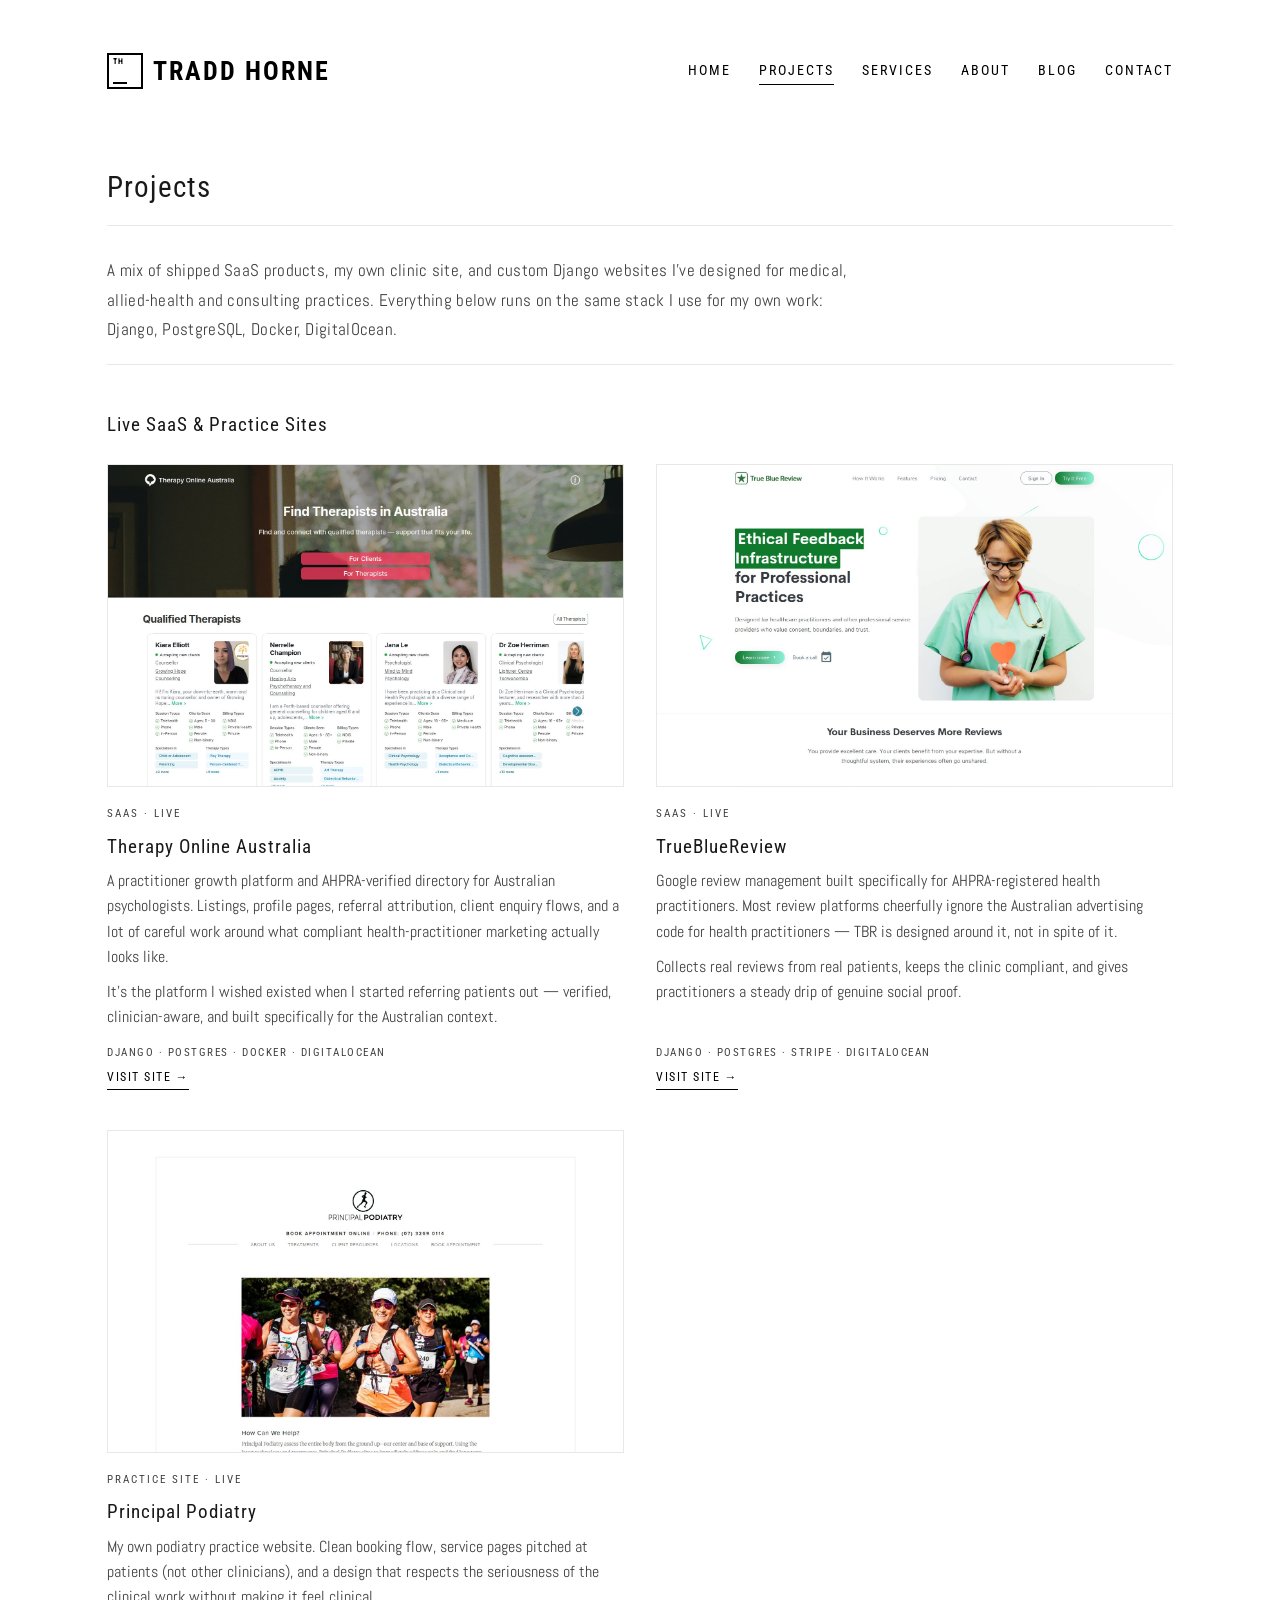
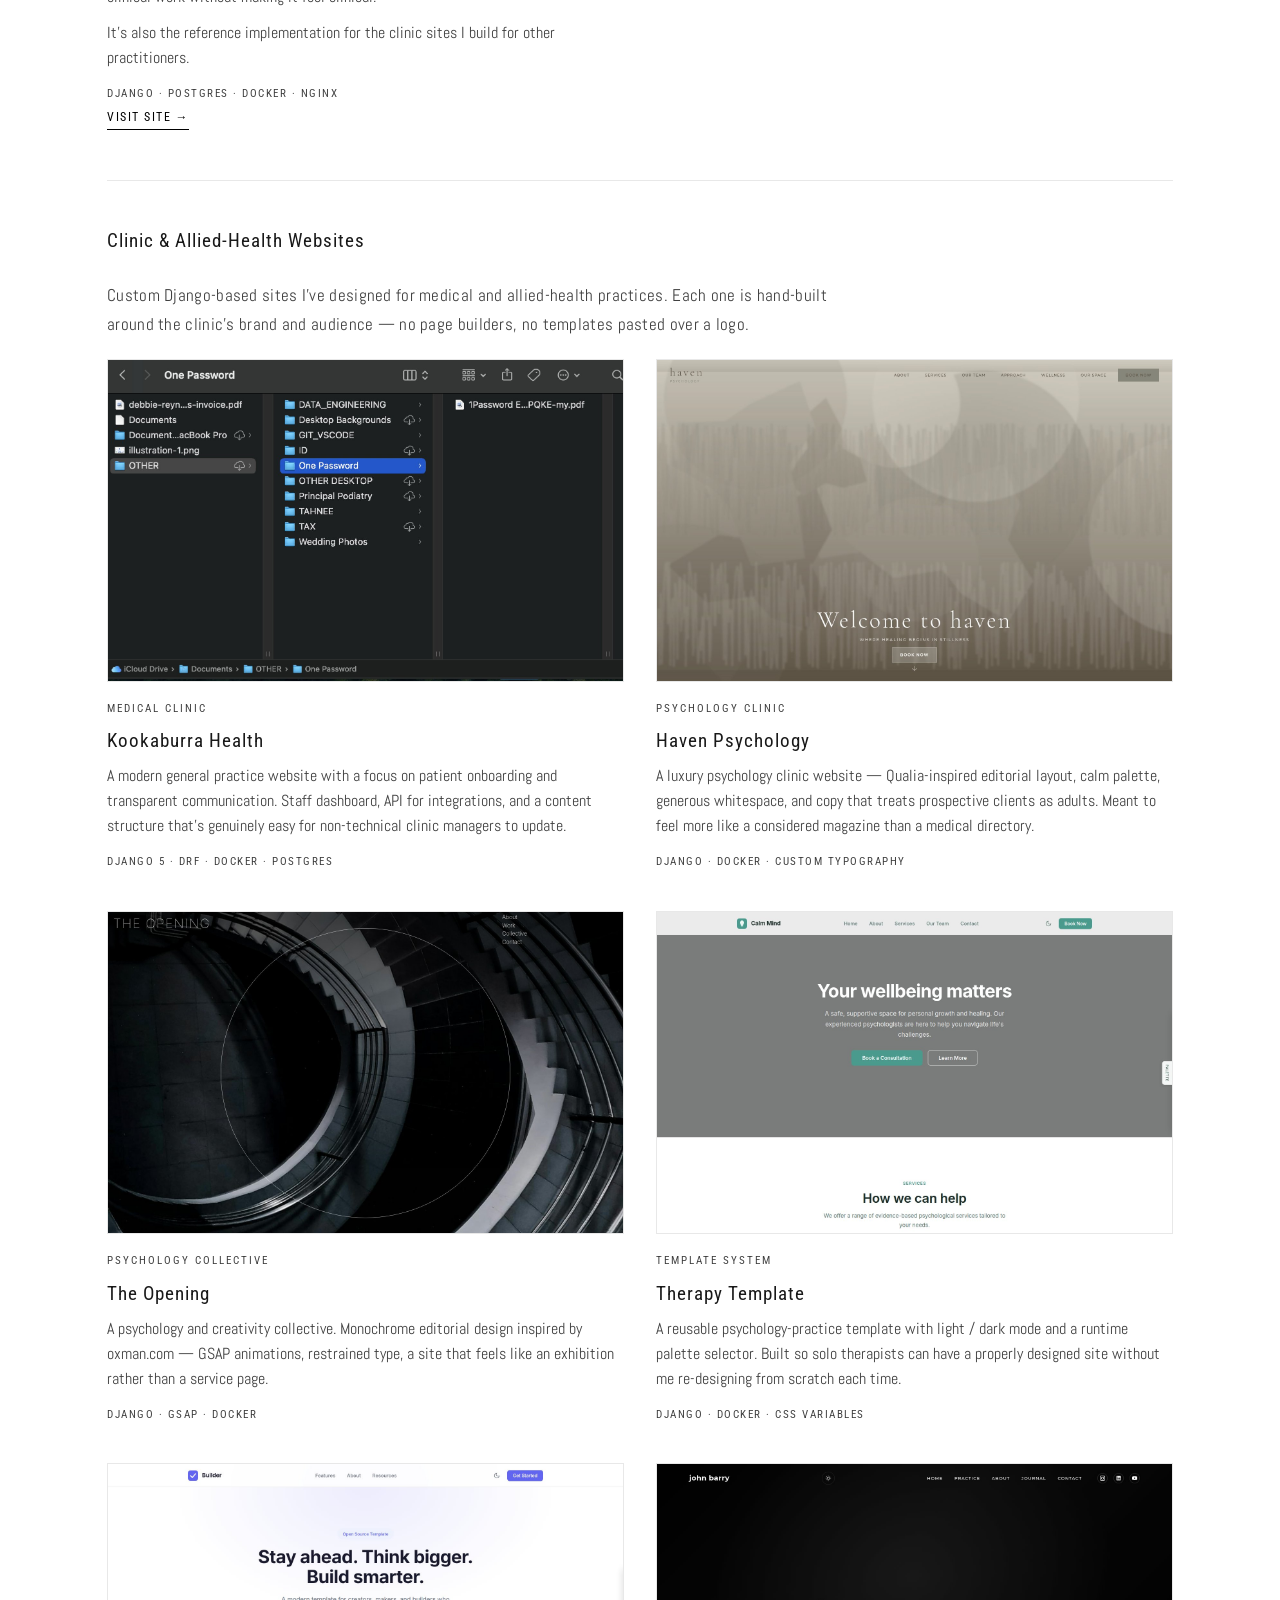
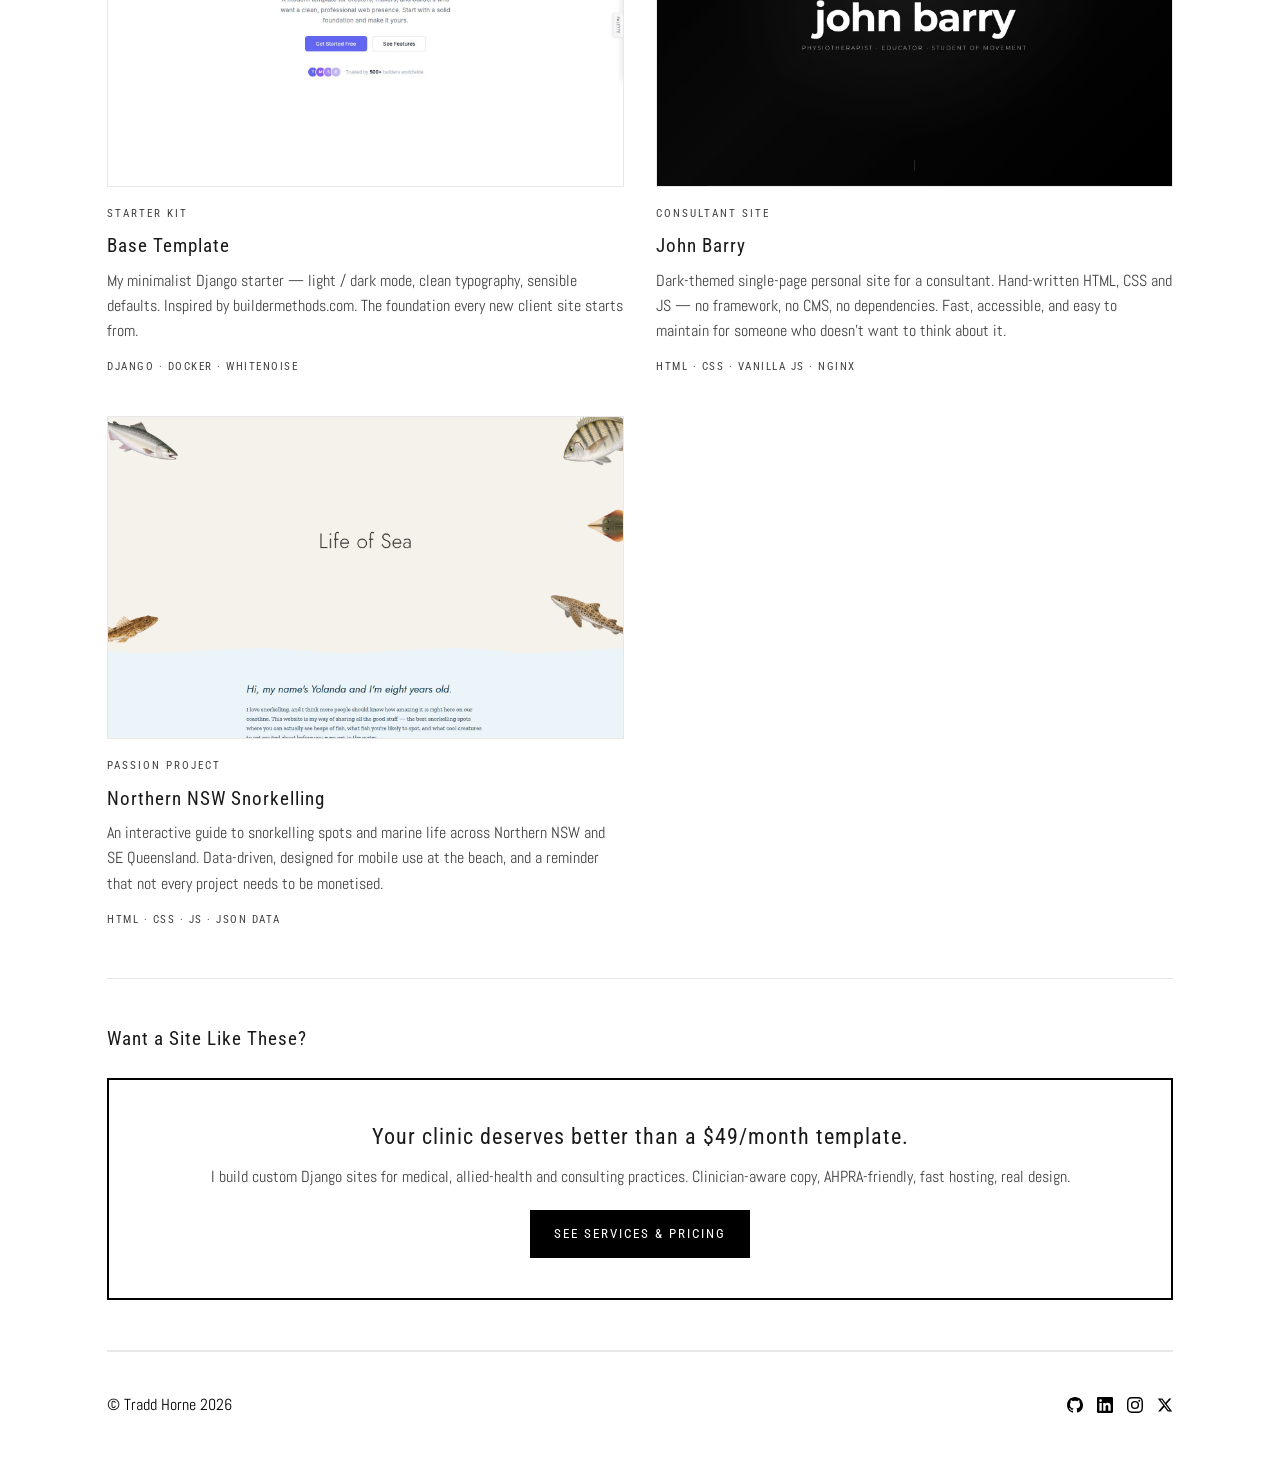
==== projects.html @ 89f40bf1 "Initial commit" ====
<!DOCTYPE html>
<html lang="en">
<head>
    <meta charset="UTF-8">
    <meta name="viewport" content="width=device-width, initial-scale=1.0">
    <meta name="description" content="Projects by Tradd Horne — SaaS products, clinic websites, and medical design systems built in Django.">
    <title>Projects — Tradd Horne</title>
    <link rel="preconnect" href="https://fonts.googleapis.com">
    <link rel="preconnect" href="https://fonts.gstatic.com" crossorigin>
    <link href="https://fonts.googleapis.com/css2?family=Abel&family=Roboto+Condensed:wght@400;700&display=swap" rel="stylesheet">
    <link rel="stylesheet" href="css/style.css">
</head>
<body>
    <nav class="navbar">
        <div class="nav-container">
            <a href="index.html" class="nav-logo">
                <div class="nav-logo-icon"></div>
                <span class="nav-logo-text">Tradd Horne</span>
            </a>
            <button class="hamburger" id="hamburger" aria-label="Toggle menu">Menu</button>
            <div class="nav-links" id="nav-links">
                <a href="index.html" class="nav-link">Home</a>
                <a href="projects.html" class="nav-link active">Projects</a>
                <a href="services.html" class="nav-link">Services</a>
                <a href="about.html" class="nav-link">About</a>
                <a href="blog.html" class="nav-link">Blog</a>
                <a href="mailto:thetraddhorne@gmail.com" class="nav-link">Contact</a>
            </div>
        </div>
    </nav>

    <main class="main-content">
        <div class="page-header">
            <h1>Projects</h1>
        </div>

        <div class="narrative">
            <p>A mix of shipped SaaS products, my own clinic site, and custom Django websites I've designed for medical, allied-health and consulting practices. Everything below runs on the same stack I use for my own work: Django, PostgreSQL, Docker, DigitalOcean.</p>
        </div>

        <section class="section">
            <div class="section-header">
                <h2>Live SaaS &amp; Practice Sites</h2>
            </div>
            <div class="portfolio-grid">
                <div class="portfolio-card">
                    <a href="https://therapyonlineaustralia.com" target="_blank" rel="noopener noreferrer">
                        <div class="portfolio-card-image">
                            <img src="images/portfolio-toa.jpg" alt="Therapy Online Australia homepage screenshot">
                        </div>
                    </a>
                    <div class="portfolio-meta">SaaS &middot; Live</div>
                    <h3>Therapy Online Australia</h3>
                    <p>A practitioner growth platform and AHPRA-verified directory for Australian psychologists. Listings, profile pages, referral attribution, client enquiry flows, and a lot of careful work around what compliant health-practitioner marketing actually looks like.</p>
                    <p>It's the platform I wished existed when I started referring patients out — verified, clinician-aware, and built specifically for the Australian context.</p>
                    <div class="portfolio-stack">Django &middot; Postgres &middot; Docker &middot; DigitalOcean</div>
                    <a href="https://therapyonlineaustralia.com" class="portfolio-link" target="_blank" rel="noopener noreferrer">Visit site &rarr;</a>
                </div>

                <div class="portfolio-card">
                    <a href="https://truebluereview.com" target="_blank" rel="noopener noreferrer">
                        <div class="portfolio-card-image">
                            <img src="images/portfolio-tbr.jpg" alt="TrueBlueReview homepage screenshot">
                        </div>
                    </a>
                    <div class="portfolio-meta">SaaS &middot; Live</div>
                    <h3>TrueBlueReview</h3>
                    <p>Google review management built specifically for AHPRA-registered health practitioners. Most review platforms cheerfully ignore the Australian advertising code for health practitioners — TBR is designed around it, not in spite of it.</p>
                    <p>Collects real reviews from real patients, keeps the clinic compliant, and gives practitioners a steady drip of genuine social proof.</p>
                    <div class="portfolio-stack">Django &middot; Postgres &middot; Stripe &middot; DigitalOcean</div>
                    <a href="https://truebluereview.com" class="portfolio-link" target="_blank" rel="noopener noreferrer">Visit site &rarr;</a>
                </div>

                <div class="portfolio-card">
                    <a href="https://principalpodiatry.com.au" target="_blank" rel="noopener noreferrer">
                        <div class="portfolio-card-image">
                            <img src="images/portfolio-pp.jpg" alt="Principal Podiatry homepage screenshot">
                        </div>
                    </a>
                    <div class="portfolio-meta">Practice site &middot; Live</div>
                    <h3>Principal Podiatry</h3>
                    <p>My own podiatry practice website. Clean booking flow, service pages pitched at patients (not other clinicians), and a design that respects the seriousness of the clinical work without making it feel clinical.</p>
                    <p>It's also the reference implementation for the clinic sites I build for other practitioners.</p>
                    <div class="portfolio-stack">Django &middot; Postgres &middot; Docker &middot; Nginx</div>
                    <a href="https://principalpodiatry.com.au" class="portfolio-link" target="_blank" rel="noopener noreferrer">Visit site &rarr;</a>
                </div>
            </div>
        </section>

        <section class="section">
            <div class="section-header">
                <h2>Clinic &amp; Allied-Health Websites</h2>
            </div>
            <div class="narrative">
                <p>Custom Django-based sites I've designed for medical and allied-health practices. Each one is hand-built around the clinic's brand and audience — no page builders, no templates pasted over a logo.</p>
            </div>
            <div class="portfolio-grid">
                <div class="portfolio-card">
                    <div class="portfolio-card-image">
                        <img src="images/portfolio-kookaburra.jpg" alt="Kookaburra Health screenshot">
                    </div>
                    <div class="portfolio-meta">Medical clinic</div>
                    <h3>Kookaburra Health</h3>
                    <p>A modern general practice website with a focus on patient onboarding and transparent communication. Staff dashboard, API for integrations, and a content structure that's genuinely easy for non-technical clinic managers to update.</p>
                    <div class="portfolio-stack">Django 5 &middot; DRF &middot; Docker &middot; Postgres</div>
                </div>

                <div class="portfolio-card">
                    <div class="portfolio-card-image">
                        <img src="images/portfolio-haven.jpg" alt="Haven Psychology screenshot">
                    </div>
                    <div class="portfolio-meta">Psychology clinic</div>
                    <h3>Haven Psychology</h3>
                    <p>A luxury psychology clinic website — Qualia-inspired editorial layout, calm palette, generous whitespace, and copy that treats prospective clients as adults. Meant to feel more like a considered magazine than a medical directory.</p>
                    <div class="portfolio-stack">Django &middot; Docker &middot; Custom typography</div>
                </div>

                <div class="portfolio-card">
                    <div class="portfolio-card-image">
                        <img src="images/portfolio-the-opening.jpg" alt="The Opening screenshot">
                    </div>
                    <div class="portfolio-meta">Psychology collective</div>
                    <h3>The Opening</h3>
                    <p>A psychology and creativity collective. Monochrome editorial design inspired by oxman.com — GSAP animations, restrained type, a site that feels like an exhibition rather than a service page.</p>
                    <div class="portfolio-stack">Django &middot; GSAP &middot; Docker</div>
                </div>

                <div class="portfolio-card">
                    <div class="portfolio-card-image">
                        <img src="images/portfolio-therapy-template.jpg" alt="Therapy template screenshot">
                    </div>
                    <div class="portfolio-meta">Template system</div>
                    <h3>Therapy Template</h3>
                    <p>A reusable psychology-practice template with light / dark mode and a runtime palette selector. Built so solo therapists can have a properly designed site without me re-designing from scratch each time.</p>
                    <div class="portfolio-stack">Django &middot; Docker &middot; CSS variables</div>
                </div>

                <div class="portfolio-card">
                    <div class="portfolio-card-image">
                        <img src="images/portfolio-base-template.jpg" alt="Base template screenshot">
                    </div>
                    <div class="portfolio-meta">Starter kit</div>
                    <h3>Base Template</h3>
                    <p>My minimalist Django starter — light / dark mode, clean typography, sensible defaults. Inspired by buildermethods.com. The foundation every new client site starts from.</p>
                    <div class="portfolio-stack">Django &middot; Docker &middot; Whitenoise</div>
                </div>

                <div class="portfolio-card">
                    <div class="portfolio-card-image">
                        <img src="images/portfolio-john-barry.jpg" alt="John Barry site screenshot">
                    </div>
                    <div class="portfolio-meta">Consultant site</div>
                    <h3>John Barry</h3>
                    <p>Dark-themed single-page personal site for a consultant. Hand-written HTML, CSS and JS — no framework, no CMS, no dependencies. Fast, accessible, and easy to maintain for someone who doesn't want to think about it.</p>
                    <div class="portfolio-stack">HTML &middot; CSS &middot; Vanilla JS &middot; Nginx</div>
                </div>

                <div class="portfolio-card">
                    <div class="portfolio-card-image">
                        <img src="images/portfolio-snorkelling.jpg" alt="Northern NSW Snorkelling screenshot">
                    </div>
                    <div class="portfolio-meta">Passion project</div>
                    <h3>Northern NSW Snorkelling</h3>
                    <p>An interactive guide to snorkelling spots and marine life across Northern NSW and SE Queensland. Data-driven, designed for mobile use at the beach, and a reminder that not every project needs to be monetised.</p>
                    <div class="portfolio-stack">HTML &middot; CSS &middot; JS &middot; JSON data</div>
                </div>
            </div>
        </section>

        <section class="section">
            <div class="section-header">
                <h2>Want a Site Like These?</h2>
            </div>
            <div class="cta-banner">
                <h3>Your clinic deserves better than a $49/month template.</h3>
                <p>I build custom Django sites for medical, allied-health and consulting practices. Clinician-aware copy, AHPRA-friendly, fast hosting, real design.</p>
                <a href="services.html" class="btn-primary">See services &amp; pricing</a>
            </div>
        </section>
    </main>

    <footer class="footer">
        <div class="footer-inner">
            <p class="footer-credit">&copy; Tradd Horne 2026</p>
            <div class="footer-social">
                <a href="https://github.com/Tradd-Horne" target="_blank" rel="noopener noreferrer" class="social-icon" aria-label="GitHub">
                    <svg viewBox="0 0 24 24" xmlns="http://www.w3.org/2000/svg"><path d="M12 0C5.37 0 0 5.37 0 12c0 5.31 3.435 9.795 8.205 11.385.6.105.825-.255.825-.57 0-.285-.015-1.23-.015-2.235-3.015.555-3.795-.735-4.035-1.41-.135-.345-.72-1.41-1.23-1.695-.42-.225-1.02-.78-.015-.795.945-.015 1.62.87 1.845 1.23 1.08 1.815 2.805 1.305 3.495.99.105-.78.42-1.305.765-1.605-2.67-.3-5.46-1.335-5.46-5.925 0-1.305.465-2.385 1.23-3.225-.12-.3-.54-1.53.12-3.18 0 0 1.005-.315 3.3 1.23.96-.27 1.98-.405 3-.405s2.04.135 3 .405c2.295-1.56 3.3-1.23 3.3-1.23.66 1.65.24 2.88.12 3.18.765.84 1.23 1.905 1.23 3.225 0 4.605-2.805 5.625-5.475 5.925.435.375.81 1.095.81 2.22 0 1.605-.015 2.895-.015 3.3 0 .315.225.69.825.57A12.02 12.02 0 0024 12c0-6.63-5.37-12-12-12z"/></svg>
                </a>
                <a href="https://linkedin.com/in/traddhorne" target="_blank" rel="noopener noreferrer" class="social-icon" aria-label="LinkedIn">
                    <svg viewBox="0 0 24 24" xmlns="http://www.w3.org/2000/svg"><path d="M20.447 20.452h-3.554v-5.569c0-1.328-.027-3.037-1.852-3.037-1.853 0-2.136 1.445-2.136 2.939v5.667H9.351V9h3.414v1.561h.046c.477-.9 1.637-1.85 3.37-1.85 3.601 0 4.267 2.37 4.267 5.455v6.286zM5.337 7.433a2.062 2.062 0 01-2.063-2.065 2.064 2.064 0 112.063 2.065zm1.782 13.019H3.555V9h3.564v11.452zM22.225 0H1.771C.792 0 0 .774 0 1.729v20.542C0 23.227.792 24 1.771 24h20.451C23.2 24 24 23.227 24 22.271V1.729C24 .774 23.2 0 22.222 0h.003z"/></svg>
                </a>
                <a href="https://www.instagram.com/traddhorne" target="_blank" rel="noopener noreferrer" class="social-icon" aria-label="Instagram">
                    <svg viewBox="0 0 24 24" xmlns="http://www.w3.org/2000/svg"><path d="M12 2.163c3.204 0 3.584.012 4.85.07 3.252.148 4.771 1.691 4.919 4.919.058 1.265.069 1.645.069 4.849 0 3.205-.012 3.584-.069 4.849-.149 3.225-1.664 4.771-4.919 4.919-1.266.058-1.644.07-4.85.07-3.204 0-3.584-.012-4.849-.07-3.26-.149-4.771-1.699-4.919-4.92-.058-1.265-.07-1.644-.07-4.849 0-3.204.013-3.583.07-4.849.149-3.227 1.664-4.771 4.919-4.919 1.266-.057 1.645-.069 4.849-.069zM12 0C8.741 0 8.333.014 7.053.072 2.695.272.273 2.69.073 7.052.014 8.333 0 8.741 0 12c0 3.259.014 3.668.072 4.948.2 4.358 2.618 6.78 6.98 6.98C8.333 23.986 8.741 24 12 24c3.259 0 3.668-.014 4.948-.072 4.354-.2 6.782-2.618 6.979-6.98.059-1.28.073-1.689.073-4.948 0-3.259-.014-3.667-.072-4.947-.196-4.354-2.617-6.78-6.979-6.98C15.668.014 15.259 0 12 0zm0 5.838a6.162 6.162 0 100 12.324 6.162 6.162 0 000-12.324zM12 16a4 4 0 110-8 4 4 0 010 8zm6.406-11.845a1.44 1.44 0 100 2.881 1.44 1.44 0 000-2.881z"/></svg>
                </a>
                <a href="https://x.com/traddhorne" target="_blank" rel="noopener noreferrer" class="social-icon" aria-label="X / Twitter">
                    <svg viewBox="0 0 24 24" xmlns="http://www.w3.org/2000/svg"><path d="M18.244 2.25h3.308l-7.227 8.26 8.502 11.24H16.17l-5.214-6.817L4.99 21.75H1.68l7.73-8.835L1.254 2.25H8.08l4.713 6.231zm-1.161 17.52h1.833L7.084 4.126H5.117z"/></svg>
                </a>
            </div>
        </div>
    </footer>

    <script>
        const hamburger = document.getElementById('hamburger');
        const navLinks = document.getElementById('nav-links');
        if (hamburger && navLinks) {
            hamburger.addEventListener('click', () => navLinks.classList.toggle('open'));
            document.addEventListener('click', (e) => {
                if (!hamburger.contains(e.target) && !navLinks.contains(e.target)) navLinks.classList.remove('open');
            });
        }
    </script>
</body>
</html>
---- css/style.css ----
/* ==========================================================================
   Jon Imperial-inspired Design System
   Fonts: Abel (body), Roboto Condensed (headings/nav)
   Colors: White bg, black text, minimal palette
   Layout: 1100px max-width, generous whitespace
   ========================================================================== */

/* ==========================================================================
   CSS Variables
   ========================================================================== */

:root {
    --bg: #ffffff;
    --text: #000000;
    --text-heading: rgba(0, 0, 0, 0.9);
    --text-sub: rgba(0, 0, 0, 0.75);
    --text-nav: #000000;
    --divider: #e8e8e8;
    --max-width: 1100px;
    --font-body: "Abel", sans-serif;
    --font-heading: "Roboto Condensed", sans-serif;
    --transition: 0.3s ease;
}

/* ==========================================================================
   Reset & Base
   ========================================================================== */

*,
*::before,
*::after {
    box-sizing: border-box;
    margin: 0;
    padding: 0;
}

html {
    font-size: 16px;
    scroll-behavior: smooth;
    -webkit-text-size-adjust: 100%;
}

body {
    font-family: var(--font-body);
    background-color: var(--bg);
    color: var(--text);
    font-size: 16px;
    line-height: 1.6;
    min-height: 100vh;
    display: flex;
    flex-direction: column;
    -webkit-font-smoothing: antialiased;
    -moz-osx-font-smoothing: grayscale;
}

h1, h2, h3, h4, h5, h6 {
    font-family: var(--font-heading);
    font-weight: 400;
    color: var(--text-heading);
}

h1 {
    font-size: 1.8rem;
    letter-spacing: 1px;
    line-height: 1.3;
    margin-bottom: 0.3em;
}

h2 {
    font-size: 1.2rem;
    letter-spacing: 1px;
    line-height: 1;
}

h3 {
    font-family: var(--font-body);
    font-size: 1.1rem;
    letter-spacing: 1px;
    color: var(--text-sub);
    line-height: 1.5;
}

p {
    margin-bottom: 1rem;
}

a {
    color: inherit;
    text-decoration: none;
    transition: opacity var(--transition);
}

a:hover {
    opacity: 0.6;
}

ul {
    list-style: none;
}

img {
    max-width: 100%;
    height: auto;
    display: block;
}

/* ==========================================================================
   Header / Navbar
   ========================================================================== */

.navbar {
    width: 100%;
    max-width: var(--max-width);
    margin: 0 auto;
    padding: 0 17px;
    position: relative;
}

.nav-container {
    display: flex;
    align-items: center;
    justify-content: space-between;
    padding: 50px 0 0;
}

.nav-logo {
    display: flex;
    align-items: center;
    gap: 10px;
    text-decoration: none;
    color: var(--text);
}

.nav-logo-icon {
    width: 36px;
    height: 36px;
    border: 2.5px solid #000;
    display: flex;
    align-items: center;
    justify-content: center;
    font-family: var(--font-heading);
    font-size: 9px;
    font-weight: 700;
    letter-spacing: 0.5px;
    line-height: 1;
    position: relative;
}

.nav-logo-icon::before {
    content: 'TH';
    position: absolute;
    top: 3px;
    left: 4px;
    font-size: 8px;
    letter-spacing: 1px;
}

.nav-logo-icon::after {
    content: '';
    position: absolute;
    bottom: 3px;
    left: 4px;
    width: 14px;
    height: 2.5px;
    background: #000;
}

.nav-logo-text {
    font-family: var(--font-heading);
    font-size: 1.65rem;
    font-weight: 700;
    letter-spacing: 2px;
    color: #000;
    text-transform: uppercase;
}

.nav-links {
    display: flex;
    align-items: center;
    gap: 28px;
}

.nav-link {
    font-family: var(--font-heading);
    font-size: 14px;
    font-weight: 400;
    text-transform: uppercase;
    letter-spacing: 2px;
    color: var(--text-nav);
    text-decoration: none;
    transition: opacity var(--transition);
    padding: 2px 0;
    border-bottom: 1px solid transparent;
}

.nav-link:hover {
    opacity: 0.6;
}

.nav-link.active {
    border-bottom-color: #000;
}

/* Mobile menu button */
.hamburger {
    display: none;
    background: none;
    border: none;
    cursor: pointer;
    font-family: var(--font-body);
    font-size: 16px;
    color: var(--text);
    text-transform: uppercase;
    letter-spacing: 1px;
}

/* ==========================================================================
   Main Content
   ========================================================================== */

.main-content {
    flex: 1;
    width: 100%;
    max-width: var(--max-width);
    margin: 0 auto;
    padding: 77px 17px 0;
}

/* ==========================================================================
   Hero Section
   ========================================================================== */

.hero {
    display: grid;
    grid-template-columns: 1fr 1fr;
    gap: 40px;
    align-items: start;
    padding: 0 0 40px;
}

.hero-text {
    padding-top: 20px;
}

.hero-text h1 {
    font-family: var(--font-heading);
    font-size: 1.8rem;
    font-weight: 400;
    letter-spacing: 1px;
    line-height: 1.3;
    color: var(--text-heading);
    margin-bottom: 8.64px;
}

.hero-subtitle {
    font-family: var(--font-body);
    font-size: 1.1rem;
    font-weight: 400;
    letter-spacing: 1px;
    color: var(--text-sub);
    line-height: 1.5;
    margin-top: 17.6px;
    margin-bottom: 24px;
}

.hero-image {
    width: 100%;
    overflow: hidden;
}

.hero-image img {
    width: 100%;
    height: auto;
    object-fit: cover;
    display: block;
}

/* Social Icons in Hero */
.social-icons {
    display: flex;
    align-items: center;
    gap: 14px;
    margin-top: 4px;
}

.social-icon {
    display: flex;
    align-items: center;
    justify-content: center;
    width: 20px;
    height: 20px;
    color: #000;
    transition: opacity var(--transition);
}

.social-icon:hover {
    opacity: 0.5;
}

.social-icon svg {
    width: 18px;
    height: 18px;
    fill: currentColor;
}

/* ==========================================================================
   Content Sections
   ========================================================================== */

.section {
    padding: 50px 0;
    border-top: 1px solid var(--divider);
}

.section-header {
    margin-bottom: 30px;
}

.section-header h2 {
    font-family: var(--font-heading);
    font-size: 1.2rem;
    font-weight: 400;
    letter-spacing: 1px;
    color: var(--text-heading);
}

/* ==========================================================================
   Project Cards
   ========================================================================== */

.project-grid {
    display: grid;
    grid-template-columns: repeat(3, 1fr);
    gap: 24px;
}

.project-card {
    display: block;
    text-decoration: none;
    color: inherit;
    transition: opacity var(--transition);
}

.project-card:hover {
    opacity: 0.7;
}

.project-card-image {
    width: 100%;
    aspect-ratio: 4 / 3;
    background: #f5f5f5;
    margin-bottom: 16px;
    overflow: hidden;
}

.project-card-image img {
    width: 100%;
    height: 100%;
    object-fit: cover;
}

.project-card h3 {
    font-family: var(--font-heading);
    font-size: 1rem;
    font-weight: 400;
    letter-spacing: 1px;
    color: var(--text-heading);
    margin-bottom: 6px;
}

.project-card p {
    font-family: var(--font-body);
    font-size: 0.95rem;
    color: var(--text-sub);
    line-height: 1.5;
    margin-bottom: 0;
}

/* ==========================================================================
   Blog List
   ========================================================================== */

.blog-list {
    display: flex;
    flex-direction: column;
    gap: 20px;
}

.blog-item {
    display: flex;
    align-items: baseline;
    gap: 20px;
}

.blog-date {
    font-family: var(--font-heading);
    font-size: 0.85rem;
    letter-spacing: 1px;
    color: var(--text-sub);
    min-width: 80px;
    text-transform: uppercase;
}

.blog-title {
    font-family: var(--font-heading);
    font-size: 1rem;
    letter-spacing: 1px;
    color: var(--text-heading);
    text-decoration: none;
    transition: opacity var(--transition);
}

.blog-title:hover {
    opacity: 0.6;
}

/* ==========================================================================
   About Page
   ========================================================================== */

.about-details {
    margin-top: 0;
}

.about-details p,
.about-details li {
    font-family: var(--font-body);
    font-size: 1rem;
    color: var(--text-sub);
    line-height: 1.7;
    letter-spacing: 0.5px;
}

.about-details ul {
    padding-left: 0;
}

.about-details li {
    margin-bottom: 8px;
    padding-left: 16px;
    position: relative;
}

.about-details li::before {
    content: '';
    position: absolute;
    left: 0;
    top: 10px;
    width: 4px;
    height: 4px;
    background: var(--text-sub);
    border-radius: 50%;
}

/* ==========================================================================
   Contact
   ========================================================================== */

.contact-info {
    font-family: var(--font-body);
    font-size: 1.1rem;
    color: var(--text-sub);
    letter-spacing: 1px;
}

.contact-info a {
    color: var(--text);
    border-bottom: 1px solid var(--divider);
    transition: border-color var(--transition);
}

.contact-info a:hover {
    border-color: var(--text);
    opacity: 1;
}

/* ==========================================================================
   Empty State
   ========================================================================== */

.empty-state {
    padding: 60px 20px;
    text-align: center;
}

.empty-state p {
    font-family: var(--font-body);
    color: var(--text-sub);
    font-size: 1rem;
    letter-spacing: 1px;
    margin-bottom: 0;
}

/* ==========================================================================
   Page Headers
   ========================================================================== */

.page-header {
    padding: 0 0 10px;
    margin-bottom: 30px;
    border-bottom: 1px solid var(--divider);
}

.page-header h1 {
    font-family: var(--font-heading);
    font-size: 1.8rem;
    font-weight: 400;
    letter-spacing: 1px;
    color: var(--text-heading);
}

/* ==========================================================================
   Footer
   ========================================================================== */

.footer {
    width: 100%;
    max-width: var(--max-width);
    margin: 0 auto;
    padding: 0 17px;
    margin-top: auto;
}

.footer-inner {
    display: flex;
    align-items: center;
    justify-content: space-between;
    padding: 40px 0;
    border-top: 2px solid var(--divider);
}

.footer-credit {
    font-family: var(--font-body);
    font-size: 1rem;
    color: var(--text);
    margin-bottom: 0;
}

.footer-social {
    display: flex;
    align-items: center;
    gap: 14px;
}

.footer-social .social-icon {
    width: 16px;
    height: 16px;
}

.footer-social .social-icon svg {
    width: 16px;
    height: 16px;
}

/* ==========================================================================
   Mobile Responsive
   ========================================================================== */

@media (max-width: 900px) {
    .hamburger {
        display: block;
    }

    .nav-links {
        display: none;
        position: absolute;
        top: 100%;
        right: 0;
        background: #fff;
        flex-direction: column;
        padding: 20px 30px;
        gap: 16px;
        z-index: 100;
        border: 1px solid var(--divider);
    }

    .nav-links.open {
        display: flex;
    }

    .hero {
        grid-template-columns: 1fr;
        gap: 30px;
    }

    .hero-text {
        order: 1;
        padding-top: 0;
    }

    .hero-image {
        order: 2;
    }

    .project-grid {
        grid-template-columns: 1fr 1fr;
    }
}

@media (max-width: 600px) {
    .nav-container {
        padding-top: 30px;
    }

    .nav-logo-text {
        font-size: 1.3rem;
    }

    .main-content {
        padding-top: 50px;
    }

    h1 {
        font-size: 1.5rem;
    }

    .hero {
        gap: 20px;
    }

    .project-grid {
        grid-template-columns: 1fr;
    }

    .footer-inner {
        flex-direction: column;
        gap: 20px;
        text-align: center;
    }
}

/* ==========================================================================
   Buttons / CTAs
   ========================================================================== */

.hero-cta {
    display: flex;
    gap: 12px;
    flex-wrap: wrap;
    margin-top: 12px;
    margin-bottom: 20px;
}

.btn-primary,
.btn-secondary {
    display: inline-block;
    font-family: var(--font-heading);
    font-size: 13px;
    letter-spacing: 2px;
    text-transform: uppercase;
    padding: 12px 22px;
    text-decoration: none;
    transition: all var(--transition);
    cursor: pointer;
    border: 2px solid #000;
}

.btn-primary {
    background: #000;
    color: #fff;
}

.btn-primary:hover {
    background: #fff;
    color: #000;
    opacity: 1;
}

.btn-secondary {
    background: #fff;
    color: #000;
}

.btn-secondary:hover {
    background: #000;
    color: #fff;
    opacity: 1;
}

.section-more {
    margin-top: 24px;
    font-family: var(--font-heading);
    font-size: 14px;
    letter-spacing: 1px;
}

.section-more a,
.inline-link {
    color: var(--text);
    border-bottom: 1px solid var(--text);
    padding-bottom: 2px;
}

.section-more a:hover,
.inline-link:hover {
    opacity: 0.6;
}

/* ==========================================================================
   Narrative / Long-form Text
   ========================================================================== */

.narrative {
    max-width: 760px;
}

.narrative p {
    font-family: var(--font-body);
    font-size: 1.05rem;
    color: var(--text-sub);
    line-height: 1.75;
    letter-spacing: 0.3px;
    margin-bottom: 1.2rem;
}

.narrative h3 {
    font-family: var(--font-heading);
    font-size: 1rem;
    color: var(--text-heading);
    letter-spacing: 2px;
    text-transform: uppercase;
    margin-top: 2rem;
    margin-bottom: 0.8rem;
}

/* ==========================================================================
   Portfolio (Projects Page) Cards
   ========================================================================== */

.portfolio-grid {
    display: grid;
    grid-template-columns: repeat(2, 1fr);
    gap: 40px 32px;
}

.portfolio-card {
    display: flex;
    flex-direction: column;
    text-decoration: none;
    color: inherit;
    transition: opacity var(--transition);
}

.portfolio-card:hover {
    opacity: 0.85;
}

.portfolio-card-image {
    width: 100%;
    aspect-ratio: 16 / 10;
    background: #f5f5f5;
    overflow: hidden;
    margin-bottom: 18px;
    border: 1px solid var(--divider);
}

.portfolio-card-image img {
    width: 100%;
    height: 100%;
    object-fit: cover;
    object-position: top;
}

.portfolio-card h3 {
    font-family: var(--font-heading);
    font-size: 1.2rem;
    font-weight: 400;
    letter-spacing: 1px;
    color: var(--text-heading);
    margin-bottom: 8px;
    text-transform: none;
}

.portfolio-card .portfolio-meta {
    font-family: var(--font-heading);
    font-size: 11px;
    letter-spacing: 2px;
    color: var(--text-sub);
    text-transform: uppercase;
    margin-bottom: 10px;
}

.portfolio-card p {
    font-family: var(--font-body);
    font-size: 0.98rem;
    color: var(--text-sub);
    line-height: 1.6;
    margin-bottom: 10px;
}

.portfolio-card .portfolio-stack {
    font-family: var(--font-heading);
    font-size: 11px;
    letter-spacing: 1.5px;
    color: var(--text-sub);
    text-transform: uppercase;
    margin-top: auto;
    padding-top: 4px;
}

.portfolio-card .portfolio-link {
    font-family: var(--font-heading);
    font-size: 12px;
    letter-spacing: 1.5px;
    text-transform: uppercase;
    color: var(--text);
    border-bottom: 1px solid var(--text);
    padding-bottom: 2px;
    display: inline-block;
    margin-top: 6px;
    align-self: flex-start;
}

/* ==========================================================================
   Services Page
   ========================================================================== */

.services-grid {
    display: grid;
    grid-template-columns: repeat(3, 1fr);
    gap: 30px;
    margin-top: 10px;
}

.service-card {
    border: 1px solid var(--divider);
    padding: 28px 24px;
    display: flex;
    flex-direction: column;
}

.service-card h3 {
    font-family: var(--font-heading);
    font-size: 1.1rem;
    letter-spacing: 1px;
    color: var(--text-heading);
    margin-bottom: 14px;
    text-transform: none;
}

.service-card .price {
    font-family: var(--font-heading);
    font-size: 1rem;
    letter-spacing: 1px;
    color: var(--text);
    margin-bottom: 16px;
    padding-bottom: 16px;
    border-bottom: 1px solid var(--divider);
}

.service-card ul {
    padding-left: 0;
}

.service-card li {
    font-family: var(--font-body);
    font-size: 0.95rem;
    color: var(--text-sub);
    line-height: 1.6;
    padding-left: 18px;
    position: relative;
    margin-bottom: 8px;
}

.service-card li::before {
    content: '+';
    position: absolute;
    left: 0;
    top: 0;
    font-family: var(--font-heading);
    color: var(--text);
}

.process-list {
    display: grid;
    grid-template-columns: repeat(4, 1fr);
    gap: 24px;
    margin-top: 10px;
}

.process-step {
    border-top: 2px solid #000;
    padding-top: 16px;
}

.process-step .step-num {
    font-family: var(--font-heading);
    font-size: 12px;
    letter-spacing: 2px;
    color: var(--text-sub);
    text-transform: uppercase;
    margin-bottom: 8px;
}

.process-step h3 {
    font-family: var(--font-heading);
    font-size: 1.05rem;
    color: var(--text-heading);
    letter-spacing: 1px;
    margin-bottom: 10px;
    text-transform: none;
}

.process-step p {
    font-family: var(--font-body);
    font-size: 0.95rem;
    color: var(--text-sub);
    line-height: 1.6;
    margin-bottom: 0;
}

.why-me-grid {
    display: grid;
    grid-template-columns: repeat(2, 1fr);
    gap: 30px;
}

.why-card h3 {
    font-family: var(--font-heading);
    font-size: 1rem;
    letter-spacing: 1px;
    color: var(--text-heading);
    margin-bottom: 10px;
    text-transform: uppercase;
}

.why-card p {
    font-family: var(--font-body);
    font-size: 1rem;
    color: var(--text-sub);
    line-height: 1.7;
    margin-bottom: 0;
}

.cta-banner {
    border: 2px solid #000;
    padding: 40px;
    text-align: center;
    margin-top: 20px;
}

.cta-banner h3 {
    font-family: var(--font-heading);
    font-size: 1.4rem;
    color: var(--text-heading);
    letter-spacing: 1px;
    margin-bottom: 10px;
    text-transform: none;
}

.cta-banner p {
    font-family: var(--font-body);
    font-size: 1rem;
    color: var(--text-sub);
    margin-bottom: 20px;
}

/* ==========================================================================
   Responsive tweaks
   ========================================================================== */

@media (max-width: 900px) {
    .portfolio-grid {
        grid-template-columns: 1fr;
        gap: 30px;
    }
    .services-grid {
        grid-template-columns: 1fr;
    }
    .process-list {
        grid-template-columns: 1fr 1fr;
    }
    .why-me-grid {
        grid-template-columns: 1fr;
    }
}

@media (max-width: 600px) {
    .process-list {
        grid-template-columns: 1fr;
    }
    .cta-banner {
        padding: 28px 20px;
    }
}

/* ==========================================================================
   Selection & Focus
   ========================================================================== */

::selection {
    background: #000;
    color: #fff;
}

:focus-visible {
    outline: 2px solid #000;
    outline-offset: 2px;
}
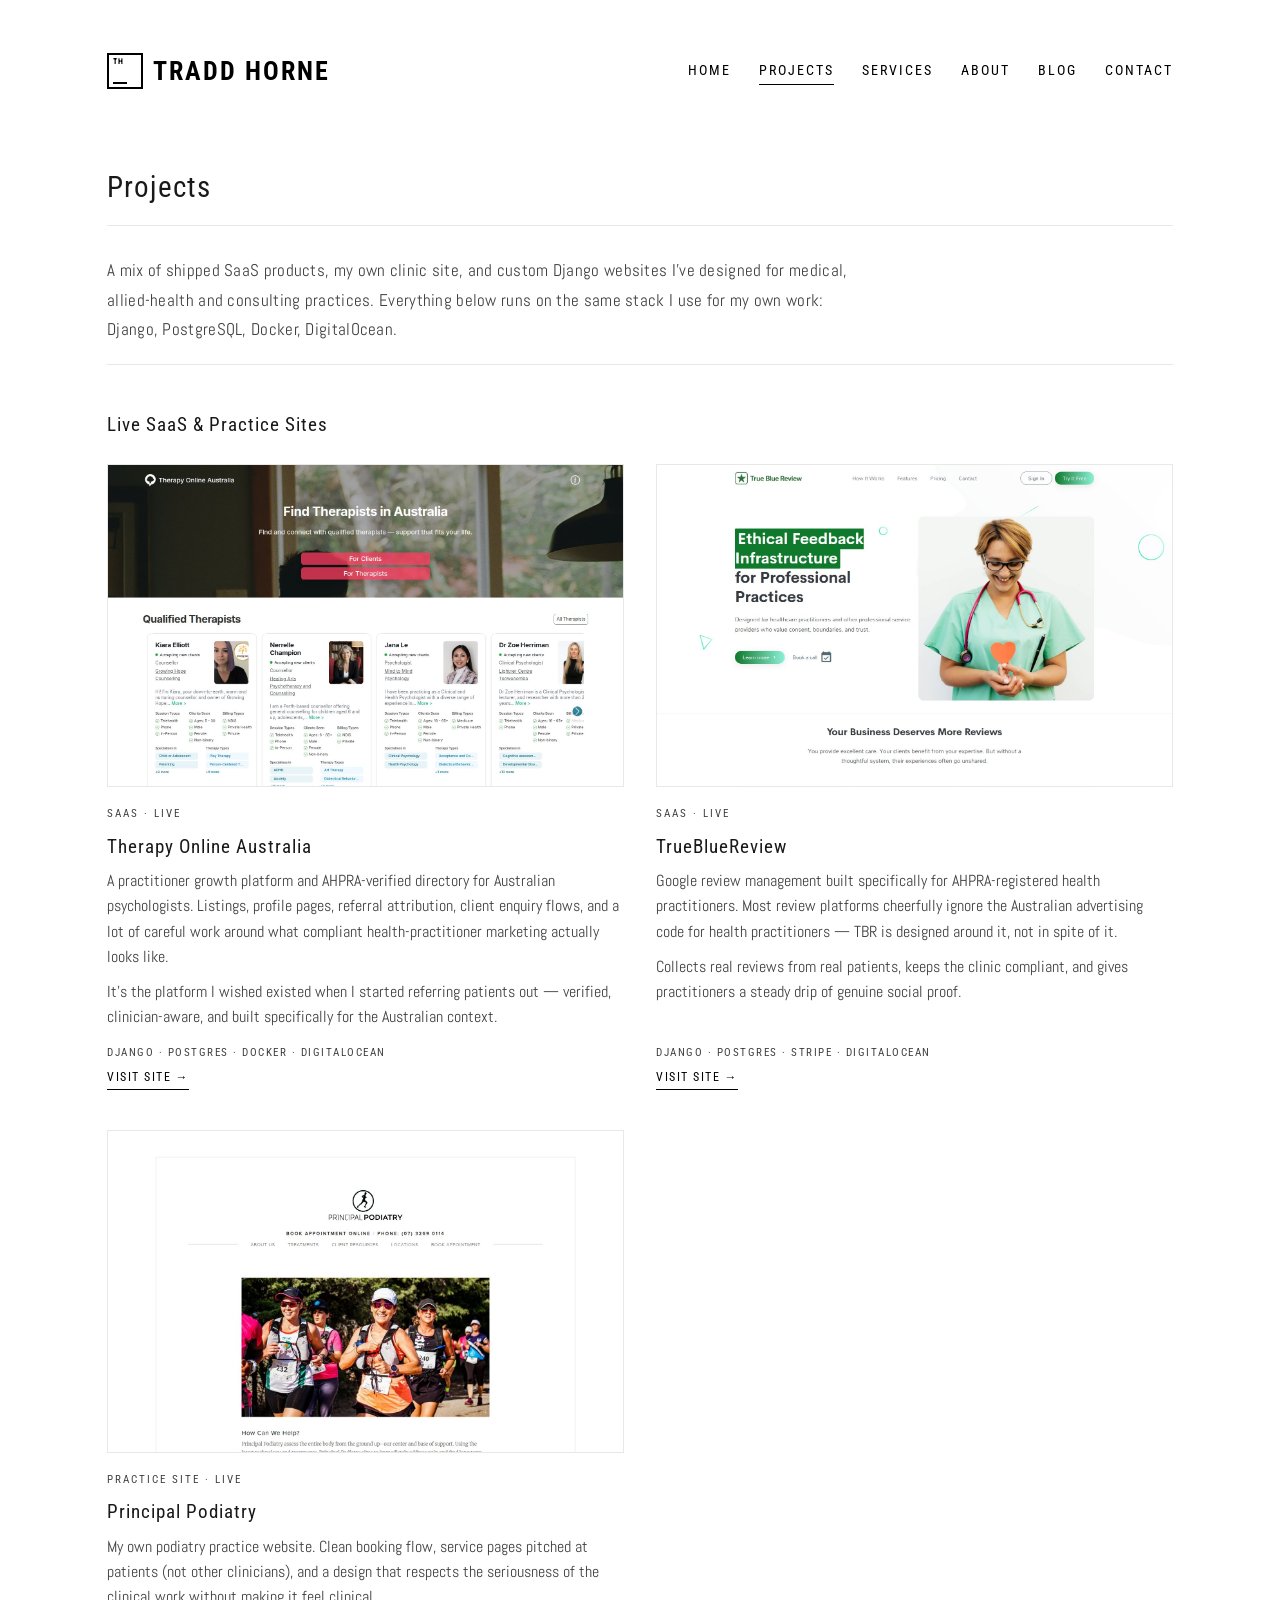
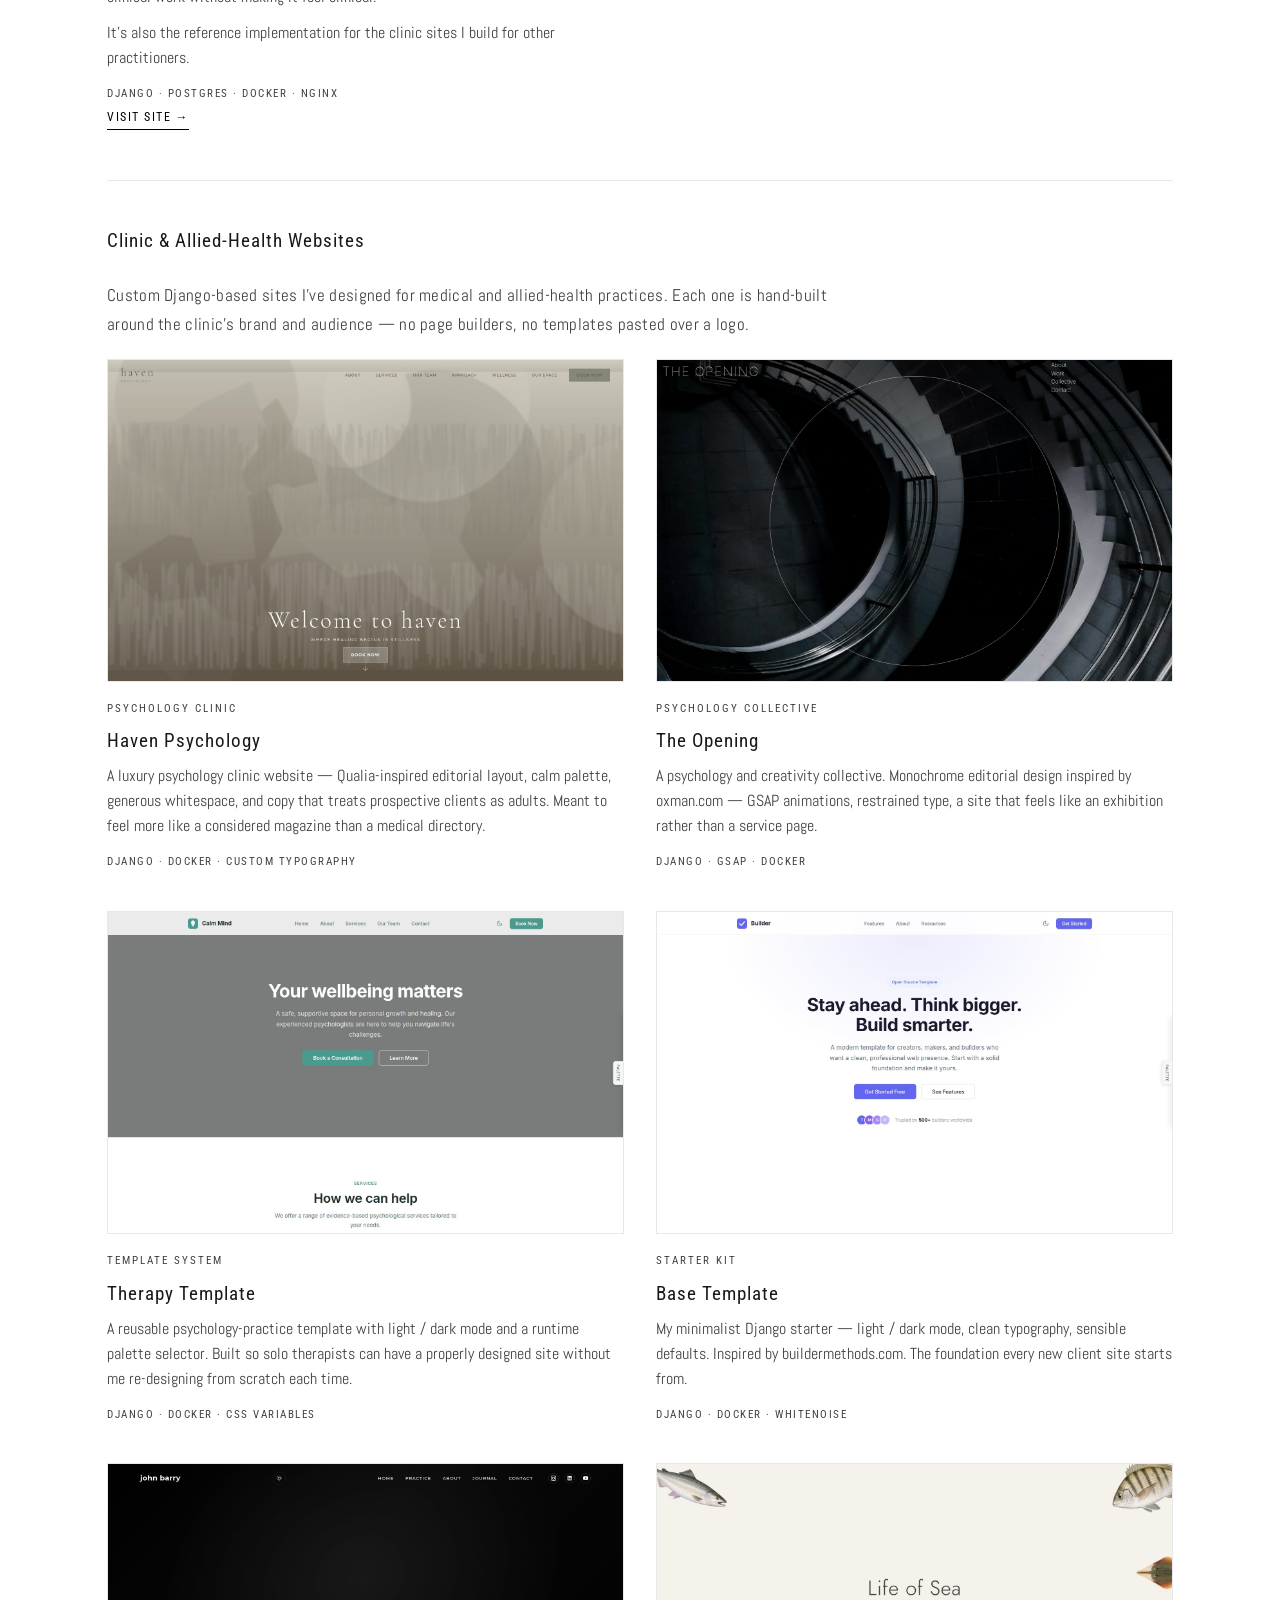
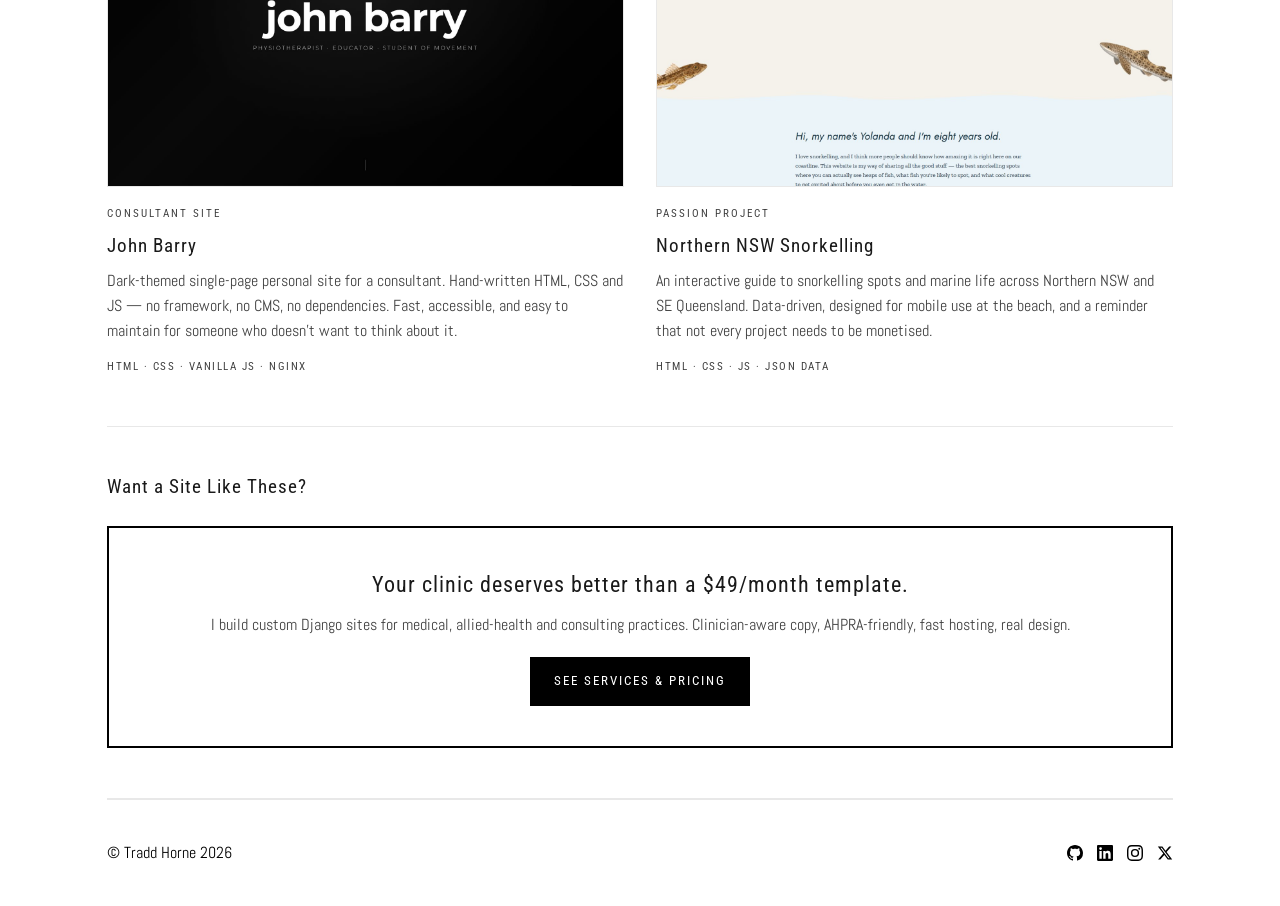
==== commit 14232d7a: "Remove Kookaburra Health portfolio card — only had a Finder screenshot, not a clinic site" ====
--- a/projects.html
+++ b/projects.html
@@ -97,16 +97,6 @@
             <div class="portfolio-grid">
                 <div class="portfolio-card">
                     <div class="portfolio-card-image">
-                        <img src="images/portfolio-kookaburra.jpg" alt="Kookaburra Health screenshot">
-                    </div>
-                    <div class="portfolio-meta">Medical clinic</div>
-                    <h3>Kookaburra Health</h3>
-                    <p>A modern general practice website with a focus on patient onboarding and transparent communication. Staff dashboard, API for integrations, and a content structure that's genuinely easy for non-technical clinic managers to update.</p>
-                    <div class="portfolio-stack">Django 5 &middot; DRF &middot; Docker &middot; Postgres</div>
-                </div>
-
-                <div class="portfolio-card">
-                    <div class="portfolio-card-image">
                         <img src="images/portfolio-haven.jpg" alt="Haven Psychology screenshot">
                     </div>
                     <div class="portfolio-meta">Psychology clinic</div>
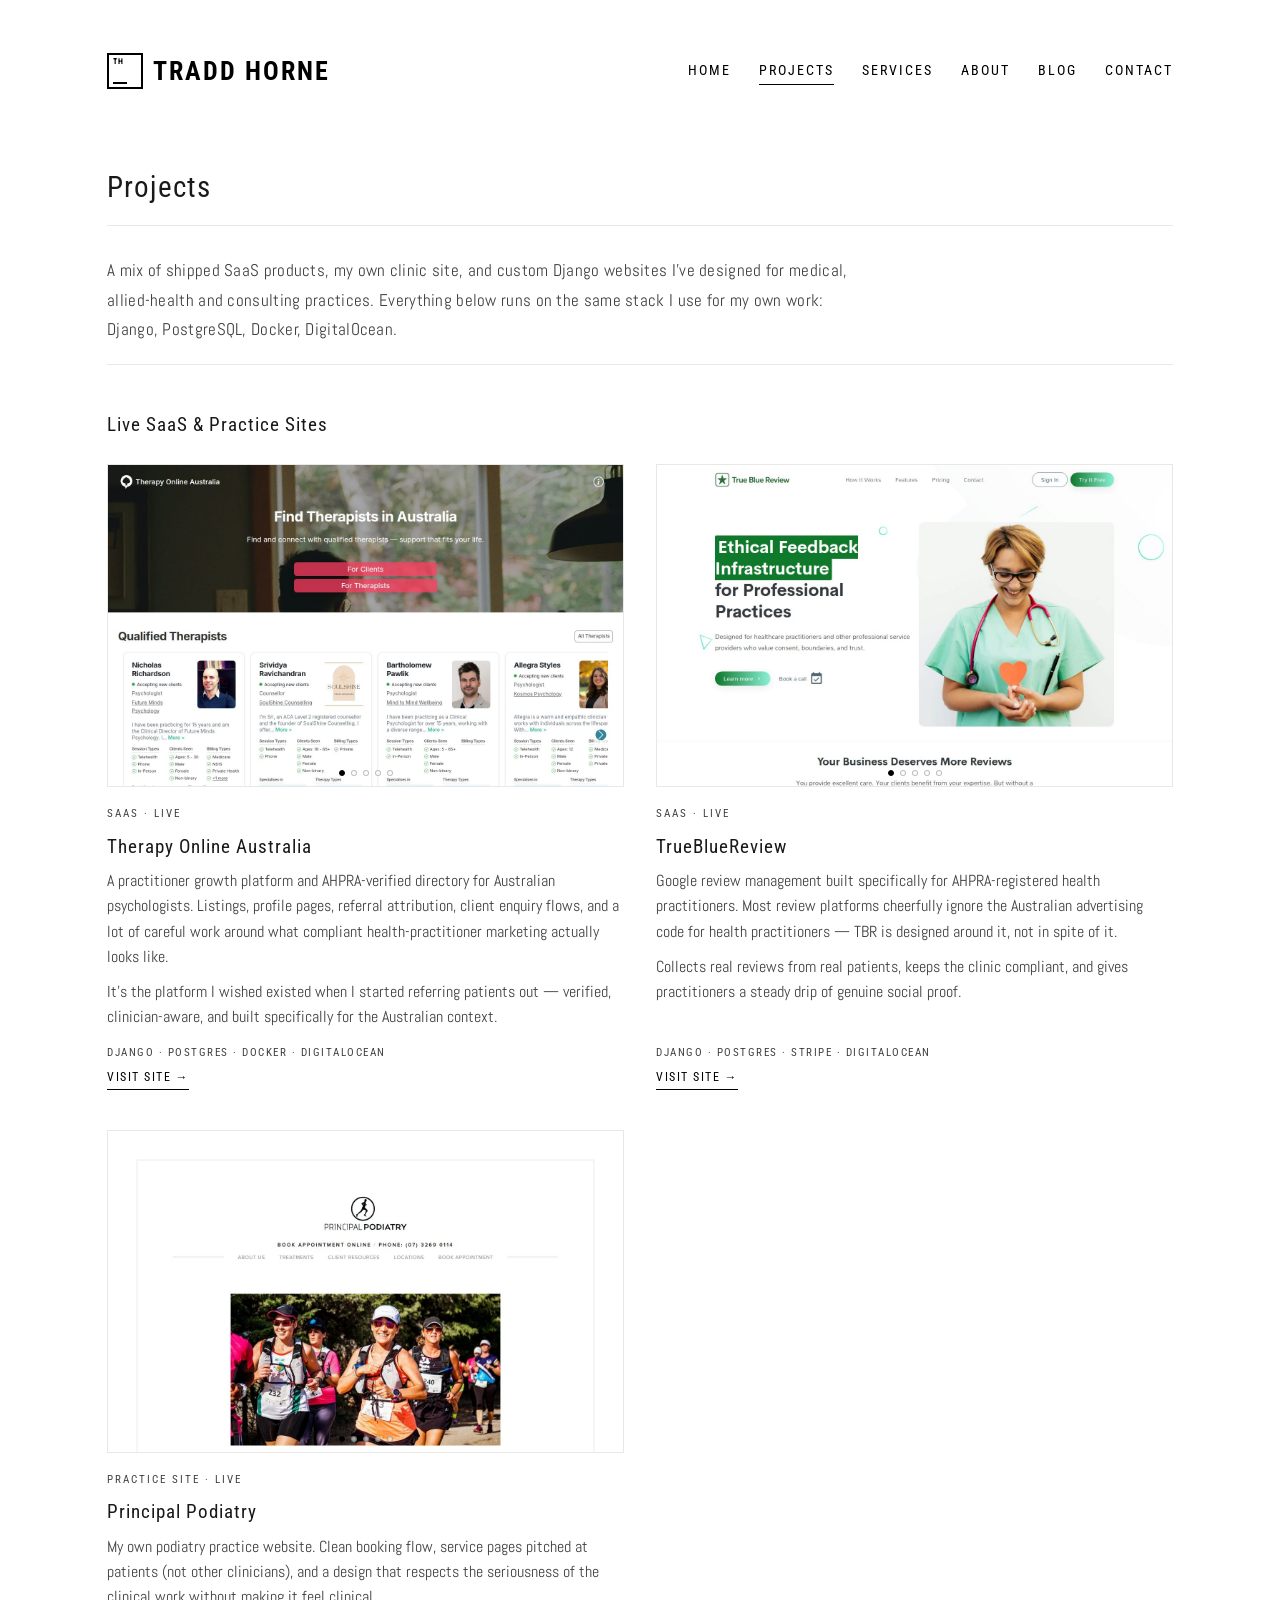
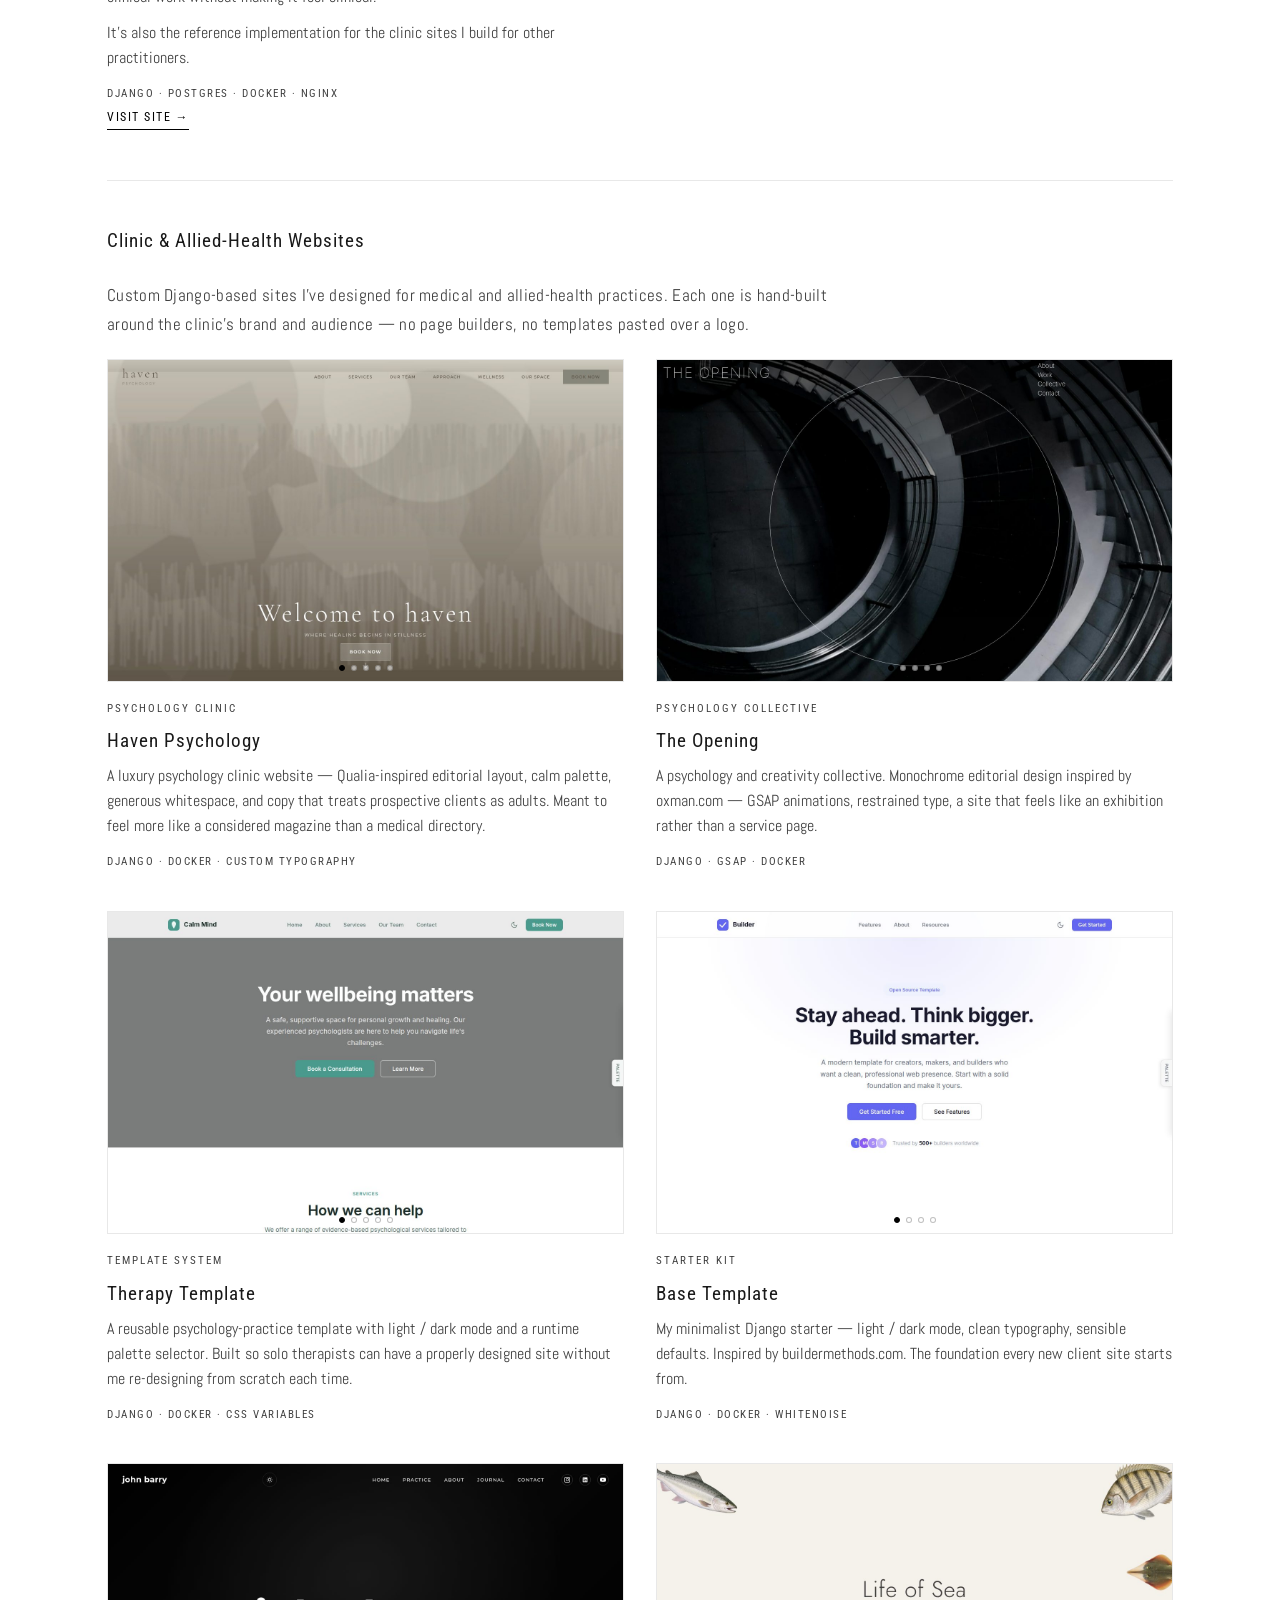
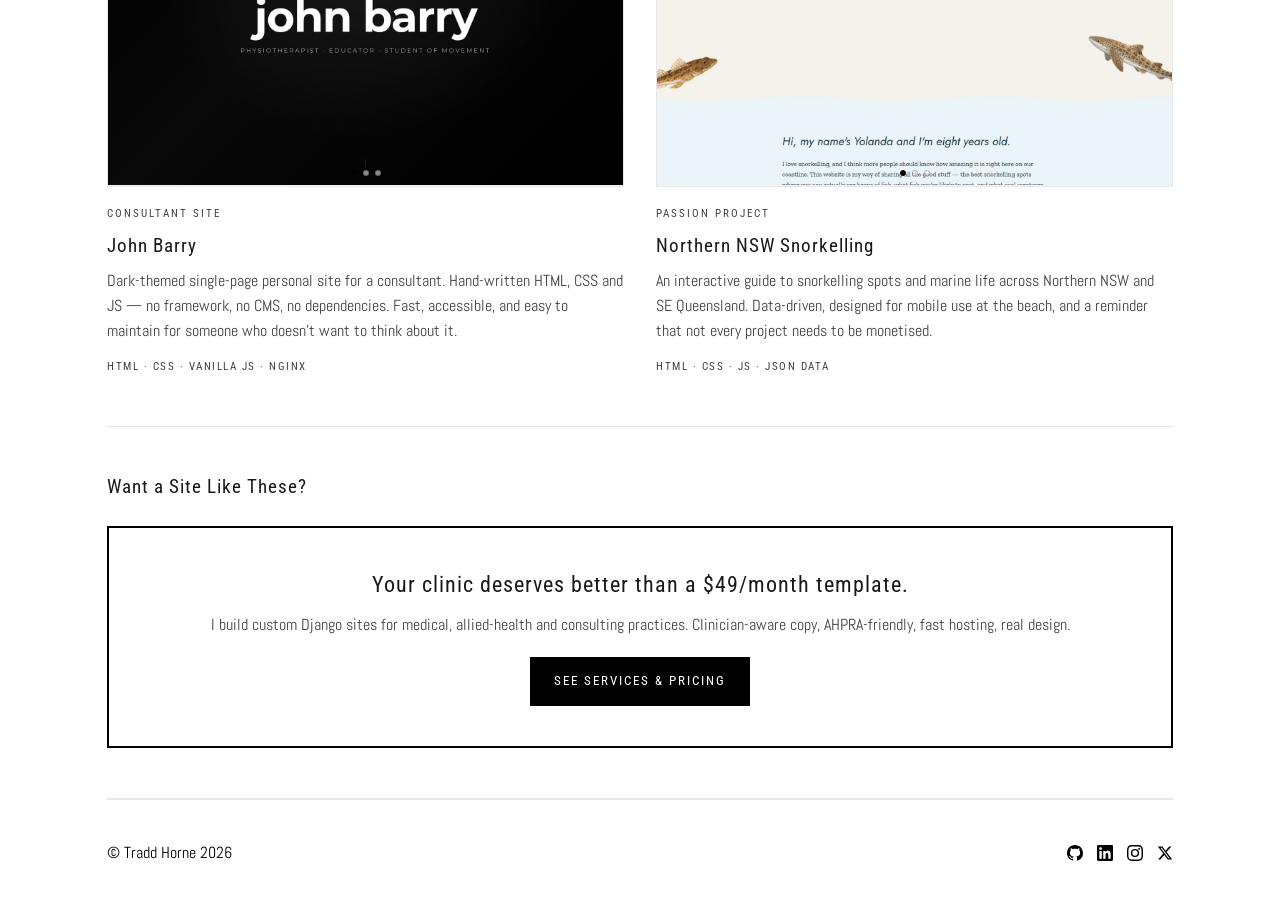
==== commit 34025061: "Add multi-page screenshot carousels to portfolio cards" ====
--- a/projects.html
+++ b/projects.html
@@ -46,7 +46,18 @@
                 <div class="portfolio-card">
                     <a href="https://therapyonlineaustralia.com" target="_blank" rel="noopener noreferrer">
                         <div class="portfolio-card-image">
-                            <img src="images/portfolio-toa.jpg" alt="Therapy Online Australia homepage screenshot">
+                            <div class="portfolio-carousel" data-portfolio-carousel aria-roledescription="carousel" aria-label="Therapy Online Australia screenshots">
+                                <div class="portfolio-carousel-track">
+                                    <div class="portfolio-carousel-slide"><img src="images/portfolio-toa-1.jpg" alt="Therapy Online Australia home page"></div>
+                                    <div class="portfolio-carousel-slide"><img src="images/portfolio-toa-2.jpg" alt="Therapy Online Australia therapists directory"></div>
+                                    <div class="portfolio-carousel-slide"><img src="images/portfolio-toa-3.jpg" alt="Therapy Online Australia therapist profile"></div>
+                                    <div class="portfolio-carousel-slide"><img src="images/portfolio-toa-4.jpg" alt="Therapy Online Australia about page"></div>
+                                    <div class="portfolio-carousel-slide"><img src="images/portfolio-toa-5.jpg" alt="Therapy Online Australia resources page"></div>
+                                </div>
+                                <button class="portfolio-carousel-btn prev" type="button" aria-label="Previous image">&#x2039;</button>
+                                <button class="portfolio-carousel-btn next" type="button" aria-label="Next image">&#x203A;</button>
+                                <div class="portfolio-carousel-dots" aria-hidden="true"></div>
+                            </div>
                         </div>
                     </a>
                     <div class="portfolio-meta">SaaS &middot; Live</div>
@@ -60,7 +71,18 @@
                 <div class="portfolio-card">
                     <a href="https://truebluereview.com" target="_blank" rel="noopener noreferrer">
                         <div class="portfolio-card-image">
-                            <img src="images/portfolio-tbr.jpg" alt="TrueBlueReview homepage screenshot">
+                            <div class="portfolio-carousel" data-portfolio-carousel aria-roledescription="carousel" aria-label="TrueBlueReview screenshots">
+                                <div class="portfolio-carousel-track">
+                                    <div class="portfolio-carousel-slide"><img src="images/portfolio-tbr-1.jpg" alt="TrueBlueReview home page"></div>
+                                    <div class="portfolio-carousel-slide"><img src="images/portfolio-tbr-2.jpg" alt="TrueBlueReview compliance page"></div>
+                                    <div class="portfolio-carousel-slide"><img src="images/portfolio-tbr-3.jpg" alt="TrueBlueReview about page"></div>
+                                    <div class="portfolio-carousel-slide"><img src="images/portfolio-tbr-4.jpg" alt="TrueBlueReview contact page"></div>
+                                    <div class="portfolio-carousel-slide"><img src="images/portfolio-tbr-5.jpg" alt="TrueBlueReview login page"></div>
+                                </div>
+                                <button class="portfolio-carousel-btn prev" type="button" aria-label="Previous image">&#x2039;</button>
+                                <button class="portfolio-carousel-btn next" type="button" aria-label="Next image">&#x203A;</button>
+                                <div class="portfolio-carousel-dots" aria-hidden="true"></div>
+                            </div>
                         </div>
                     </a>
                     <div class="portfolio-meta">SaaS &middot; Live</div>
@@ -74,7 +96,18 @@
                 <div class="portfolio-card">
                     <a href="https://principalpodiatry.com.au" target="_blank" rel="noopener noreferrer">
                         <div class="portfolio-card-image">
-                            <img src="images/portfolio-pp.jpg" alt="Principal Podiatry homepage screenshot">
+                            <div class="portfolio-carousel" data-portfolio-carousel aria-roledescription="carousel" aria-label="Principal Podiatry screenshots">
+                                <div class="portfolio-carousel-track">
+                                    <div class="portfolio-carousel-slide"><img src="images/portfolio-pp-1.jpg" alt="Principal Podiatry home page"></div>
+                                    <div class="portfolio-carousel-slide"><img src="images/portfolio-pp-2.jpg" alt="Principal Podiatry services page"></div>
+                                    <div class="portfolio-carousel-slide"><img src="images/portfolio-pp-3.jpg" alt="Principal Podiatry sports podiatry and orthotics"></div>
+                                    <div class="portfolio-carousel-slide"><img src="images/portfolio-pp-4.jpg" alt="Principal Podiatry locations page"></div>
+                                    <div class="portfolio-carousel-slide"><img src="images/portfolio-pp-5.jpg" alt="Principal Podiatry book now page"></div>
+                                </div>
+                                <button class="portfolio-carousel-btn prev" type="button" aria-label="Previous image">&#x2039;</button>
+                                <button class="portfolio-carousel-btn next" type="button" aria-label="Next image">&#x203A;</button>
+                                <div class="portfolio-carousel-dots" aria-hidden="true"></div>
+                            </div>
                         </div>
                     </a>
                     <div class="portfolio-meta">Practice site &middot; Live</div>
@@ -97,7 +130,18 @@
             <div class="portfolio-grid">
                 <div class="portfolio-card">
                     <div class="portfolio-card-image">
-                        <img src="images/portfolio-haven.jpg" alt="Haven Psychology screenshot">
+                        <div class="portfolio-carousel" data-portfolio-carousel aria-roledescription="carousel" aria-label="Haven Psychology screenshots">
+                            <div class="portfolio-carousel-track">
+                                <div class="portfolio-carousel-slide"><img src="images/portfolio-haven-1.jpg" alt="Haven Psychology home hero"></div>
+                                <div class="portfolio-carousel-slide"><img src="images/portfolio-haven-2.jpg" alt="Haven Psychology about section"></div>
+                                <div class="portfolio-carousel-slide"><img src="images/portfolio-haven-3.jpg" alt="Haven Psychology services section"></div>
+                                <div class="portfolio-carousel-slide"><img src="images/portfolio-haven-4.jpg" alt="Haven Psychology team section"></div>
+                                <div class="portfolio-carousel-slide"><img src="images/portfolio-haven-5.jpg" alt="Haven Psychology contact section"></div>
+                            </div>
+                            <button class="portfolio-carousel-btn prev" type="button" aria-label="Previous image">&#x2039;</button>
+                            <button class="portfolio-carousel-btn next" type="button" aria-label="Next image">&#x203A;</button>
+                            <div class="portfolio-carousel-dots" aria-hidden="true"></div>
+                        </div>
                     </div>
                     <div class="portfolio-meta">Psychology clinic</div>
                     <h3>Haven Psychology</h3>
@@ -107,7 +151,18 @@
 
                 <div class="portfolio-card">
                     <div class="portfolio-card-image">
-                        <img src="images/portfolio-the-opening.jpg" alt="The Opening screenshot">
+                        <div class="portfolio-carousel" data-portfolio-carousel aria-roledescription="carousel" aria-label="The Opening screenshots">
+                            <div class="portfolio-carousel-track">
+                                <div class="portfolio-carousel-slide"><img src="images/portfolio-the-opening-1.jpg" alt="The Opening home page"></div>
+                                <div class="portfolio-carousel-slide"><img src="images/portfolio-the-opening-2.jpg" alt="The Opening about page"></div>
+                                <div class="portfolio-carousel-slide"><img src="images/portfolio-the-opening-3.jpg" alt="The Opening work page"></div>
+                                <div class="portfolio-carousel-slide"><img src="images/portfolio-the-opening-4.jpg" alt="The Opening collective page"></div>
+                                <div class="portfolio-carousel-slide"><img src="images/portfolio-the-opening-5.jpg" alt="The Opening contact page"></div>
+                            </div>
+                            <button class="portfolio-carousel-btn prev" type="button" aria-label="Previous image">&#x2039;</button>
+                            <button class="portfolio-carousel-btn next" type="button" aria-label="Next image">&#x203A;</button>
+                            <div class="portfolio-carousel-dots" aria-hidden="true"></div>
+                        </div>
                     </div>
                     <div class="portfolio-meta">Psychology collective</div>
                     <h3>The Opening</h3>
@@ -117,7 +172,18 @@
 
                 <div class="portfolio-card">
                     <div class="portfolio-card-image">
-                        <img src="images/portfolio-therapy-template.jpg" alt="Therapy template screenshot">
+                        <div class="portfolio-carousel" data-portfolio-carousel aria-roledescription="carousel" aria-label="Therapy Template screenshots">
+                            <div class="portfolio-carousel-track">
+                                <div class="portfolio-carousel-slide"><img src="images/portfolio-therapy-template-1.jpg" alt="Therapy Template home page"></div>
+                                <div class="portfolio-carousel-slide"><img src="images/portfolio-therapy-template-2.jpg" alt="Therapy Template about page"></div>
+                                <div class="portfolio-carousel-slide"><img src="images/portfolio-therapy-template-3.jpg" alt="Therapy Template services page"></div>
+                                <div class="portfolio-carousel-slide"><img src="images/portfolio-therapy-template-4.jpg" alt="Therapy Template team page"></div>
+                                <div class="portfolio-carousel-slide"><img src="images/portfolio-therapy-template-5.jpg" alt="Therapy Template contact page"></div>
+                            </div>
+                            <button class="portfolio-carousel-btn prev" type="button" aria-label="Previous image">&#x2039;</button>
+                            <button class="portfolio-carousel-btn next" type="button" aria-label="Next image">&#x203A;</button>
+                            <div class="portfolio-carousel-dots" aria-hidden="true"></div>
+                        </div>
                     </div>
                     <div class="portfolio-meta">Template system</div>
                     <h3>Therapy Template</h3>
@@ -127,7 +193,17 @@
 
                 <div class="portfolio-card">
                     <div class="portfolio-card-image">
-                        <img src="images/portfolio-base-template.jpg" alt="Base template screenshot">
+                        <div class="portfolio-carousel" data-portfolio-carousel aria-roledescription="carousel" aria-label="Base Template screenshots">
+                            <div class="portfolio-carousel-track">
+                                <div class="portfolio-carousel-slide"><img src="images/portfolio-base-template-1.jpg" alt="Base Template hero"></div>
+                                <div class="portfolio-carousel-slide"><img src="images/portfolio-base-template-2.jpg" alt="Base Template features section"></div>
+                                <div class="portfolio-carousel-slide"><img src="images/portfolio-base-template-3.jpg" alt="Base Template middle section"></div>
+                                <div class="portfolio-carousel-slide"><img src="images/portfolio-base-template-4.jpg" alt="Base Template call-to-action footer"></div>
+                            </div>
+                            <button class="portfolio-carousel-btn prev" type="button" aria-label="Previous image">&#x2039;</button>
+                            <button class="portfolio-carousel-btn next" type="button" aria-label="Next image">&#x203A;</button>
+                            <div class="portfolio-carousel-dots" aria-hidden="true"></div>
+                        </div>
                     </div>
                     <div class="portfolio-meta">Starter kit</div>
                     <h3>Base Template</h3>
@@ -137,7 +213,16 @@
 
                 <div class="portfolio-card">
                     <div class="portfolio-card-image">
-                        <img src="images/portfolio-john-barry.jpg" alt="John Barry site screenshot">
+                        <div class="portfolio-carousel" data-portfolio-carousel aria-roledescription="carousel" aria-label="John Barry site screenshots">
+                            <div class="portfolio-carousel-track">
+                                <div class="portfolio-carousel-slide"><img src="images/portfolio-john-barry-1.jpg" alt="John Barry site hero"></div>
+                                <div class="portfolio-carousel-slide"><img src="images/portfolio-john-barry-2.jpg" alt="John Barry site mid-page"></div>
+                                <div class="portfolio-carousel-slide"><img src="images/portfolio-john-barry-3.jpg" alt="John Barry site footer"></div>
+                            </div>
+                            <button class="portfolio-carousel-btn prev" type="button" aria-label="Previous image">&#x2039;</button>
+                            <button class="portfolio-carousel-btn next" type="button" aria-label="Next image">&#x203A;</button>
+                            <div class="portfolio-carousel-dots" aria-hidden="true"></div>
+                        </div>
                     </div>
                     <div class="portfolio-meta">Consultant site</div>
                     <h3>John Barry</h3>
@@ -147,7 +232,16 @@
 
                 <div class="portfolio-card">
                     <div class="portfolio-card-image">
-                        <img src="images/portfolio-snorkelling.jpg" alt="Northern NSW Snorkelling screenshot">
+                        <div class="portfolio-carousel" data-portfolio-carousel aria-roledescription="carousel" aria-label="Northern NSW Snorkelling screenshots">
+                            <div class="portfolio-carousel-track">
+                                <div class="portfolio-carousel-slide"><img src="images/portfolio-snorkelling-1.jpg" alt="Northern NSW Snorkelling overview"></div>
+                                <div class="portfolio-carousel-slide"><img src="images/portfolio-snorkelling-2.jpg" alt="Northern NSW Snorkelling mid view"></div>
+                                <div class="portfolio-carousel-slide"><img src="images/portfolio-snorkelling-3.jpg" alt="Northern NSW Snorkelling detail view"></div>
+                            </div>
+                            <button class="portfolio-carousel-btn prev" type="button" aria-label="Previous image">&#x2039;</button>
+                            <button class="portfolio-carousel-btn next" type="button" aria-label="Next image">&#x203A;</button>
+                            <div class="portfolio-carousel-dots" aria-hidden="true"></div>
+                        </div>
                     </div>
                     <div class="portfolio-meta">Passion project</div>
                     <h3>Northern NSW Snorkelling</h3>
@@ -199,5 +293,6 @@
             });
         }
     </script>
+    <script src="js/carousel.js" defer></script>
 </body>
 </html>
--- a/css/style.css
+++ b/css/style.css
@@ -761,6 +761,118 @@
     object-position: top;
 }
 
+/* ==========================================================================
+   Portfolio Carousel (multi-image slides within a portfolio-card-image)
+   ========================================================================== */
+
+.portfolio-carousel {
+    position: relative;
+    width: 100%;
+    height: 100%;
+    overflow: hidden;
+}
+
+.portfolio-carousel-track {
+    display: flex;
+    width: 100%;
+    height: 100%;
+    transition: transform 450ms cubic-bezier(0.22, 0.61, 0.36, 1);
+    will-change: transform;
+}
+
+.portfolio-carousel-slide {
+    flex: 0 0 100%;
+    width: 100%;
+    height: 100%;
+    background: #f5f5f5;
+}
+
+.portfolio-carousel-slide img {
+    width: 100%;
+    height: 100%;
+    object-fit: cover;
+    object-position: top;
+    display: block;
+}
+
+.portfolio-carousel-btn {
+    position: absolute;
+    top: 50%;
+    transform: translateY(-50%);
+    width: 34px;
+    height: 34px;
+    border: 1px solid rgba(0, 0, 0, 0.12);
+    background: rgba(255, 255, 255, 0.85);
+    color: #000;
+    font-family: var(--font-heading);
+    font-size: 14px;
+    line-height: 1;
+    cursor: pointer;
+    opacity: 0;
+    transition: opacity 200ms ease, background 200ms ease;
+    z-index: 2;
+    display: flex;
+    align-items: center;
+    justify-content: center;
+    padding: 0;
+    border-radius: 0;
+}
+
+.portfolio-carousel-btn:hover,
+.portfolio-carousel-btn:focus-visible {
+    background: #fff;
+}
+
+.portfolio-carousel:hover .portfolio-carousel-btn,
+.portfolio-carousel-btn:focus-visible {
+    opacity: 1;
+}
+
+.portfolio-carousel-btn.prev { left: 8px; }
+.portfolio-carousel-btn.next { right: 8px; }
+
+.portfolio-carousel-btn[disabled] {
+    opacity: 0 !important;
+    pointer-events: none;
+}
+
+.portfolio-carousel-dots {
+    position: absolute;
+    bottom: 10px;
+    left: 0;
+    right: 0;
+    display: flex;
+    justify-content: center;
+    gap: 6px;
+    z-index: 2;
+    pointer-events: none;
+}
+
+.portfolio-carousel-dot {
+    width: 6px;
+    height: 6px;
+    border-radius: 50%;
+    background: rgba(255, 255, 255, 0.55);
+    border: 1px solid rgba(0, 0, 0, 0.25);
+    padding: 0;
+    cursor: pointer;
+    pointer-events: auto;
+    transition: background 200ms ease, transform 200ms ease;
+}
+
+.portfolio-carousel-dot:hover {
+    transform: scale(1.2);
+}
+
+.portfolio-carousel-dot.active {
+    background: #000;
+    border-color: #000;
+}
+
+@media (hover: none) {
+    .portfolio-carousel-btn { opacity: 0.85; }
+}
+
 .portfolio-card h3 {
     font-family: var(--font-heading);
     font-size: 1.2rem;
